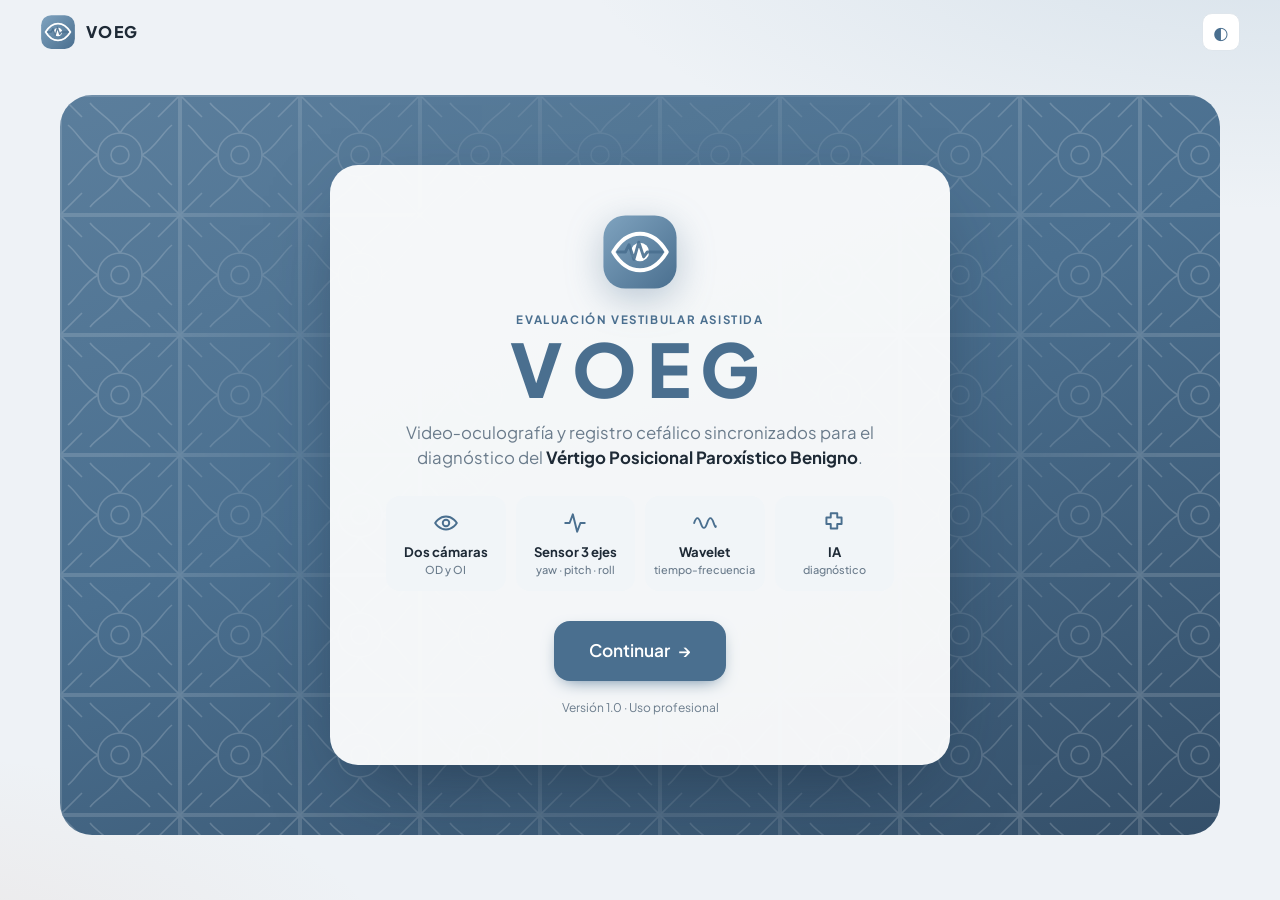
==== opcion-a-azulejo-claro/index.html @ f467ee1a "VOEG PWA: 5 pantallas, dos diseños, sincronía cámaras + sensor, wavelet e IA" ====
<!doctype html>
<html lang="es">
<head>
<meta charset="utf-8">
<meta name="viewport" content="width=device-width, initial-scale=1, viewport-fit=cover">
<title>VOEG · Azulejo Clínico</title>
<meta name="description" content="VOEG: diagnóstico asistido de VPPB con video‑oculografía, sensor cefálico, wavelet e IA.">
<meta name="theme-color" content="#4A6F8F">
<link rel="manifest" href="manifest.webmanifest">
<link rel="icon" href="../shared/icons/icon.svg" type="image/svg+xml">
<link rel="apple-touch-icon" href="../shared/icons/icon-192.png">
<link rel="preconnect" href="https://fonts.googleapis.com"><link rel="preconnect" href="https://fonts.gstatic.com" crossorigin>
<link href="https://fonts.googleapis.com/css2?family=Plus+Jakarta+Sans:wght@400;500;600;700;800&display=swap" rel="stylesheet">
<link rel="stylesheet" href="../shared/base.css">
<link rel="stylesheet" href="styles.css">
</head>
<body class="v-a">
<header class="topbar"><a class="brand" data-goto="1" href="#1"><svg class="logo" viewBox="0 0 64 64" aria-hidden="true"><defs><linearGradient id="lg" x1="0" y1="0" x2="1" y2="1"><stop offset="0" stop-color="var(--primary-2)"/><stop offset="1" stop-color="var(--primary)"/></linearGradient></defs><rect x="2" y="2" width="60" height="60" rx="18" fill="url(#lg)"/><path d="M10 32c6-10 13.5-15 22-15s16 5 22 15c-6 10-13.5 15-22 15S16 42 10 32z" fill="none" stroke="#fff" stroke-width="3.2" stroke-linejoin="round"/><circle cx="32" cy="32" r="7.5" fill="#fff"/><path d="M14 32h6l3-6 4 12 4-14 4 12 3-4h12" fill="none" stroke="var(--primary)" stroke-width="2.4" stroke-linecap="round" stroke-linejoin="round" opacity=".9"/></svg><span>VOEG</span></a><nav class="stepper" aria-label="Pasos"><button class="step" data-goto="1"><span class="num">1</span><svg viewBox="0 0 24 24" class="ico" aria-hidden="true"><path d="M3 11l9-7 9 7v9a1 1 0 0 1-1 1h-5v-6H9v6H4a1 1 0 0 1-1-1z" fill="none" stroke="currentColor" stroke-width="1.8" stroke-linecap="round" stroke-linejoin="round"/></svg><span class="lbl">Inicio</span></button><button class="step" data-goto="2"><span class="num">2</span><svg viewBox="0 0 24 24" class="ico" aria-hidden="true"><path d="M12 12a4 4 0 1 0 0-8 4 4 0 0 0 0 8zm-7 9a7 7 0 0 1 14 0" fill="none" stroke="currentColor" stroke-width="1.8" stroke-linecap="round" stroke-linejoin="round"/></svg><span class="lbl">Paciente</span></button><button class="step" data-goto="3"><span class="num">3</span><svg viewBox="0 0 24 24" class="ico" aria-hidden="true"><path d="M2 12s3.5-6 10-6 10 6 10 6-3.5 6-10 6S2 12 2 12zm10 3a3 3 0 1 0 0-6 3 3 0 0 0 0 6z" fill="none" stroke="currentColor" stroke-width="1.8" stroke-linecap="round" stroke-linejoin="round"/></svg><span class="lbl">Adquisición</span></button><button class="step" data-goto="4"><span class="num">4</span><svg viewBox="0 0 24 24" class="ico" aria-hidden="true"><path d="M2 12c2-6 4-6 6 0s4 6 6 0 4-6 6 0 2 3 2 3" fill="none" stroke="currentColor" stroke-width="1.8" stroke-linecap="round" stroke-linejoin="round"/></svg><span class="lbl">Wavelet</span></button><button class="step" data-goto="5"><span class="num">5</span><svg viewBox="0 0 24 24" class="ico" aria-hidden="true"><path d="M9 3h6v4h4v6h-4v4H9v-4H5V7h4z" fill="none" stroke="currentColor" stroke-width="1.8" stroke-linecap="round" stroke-linejoin="round"/></svg><span class="lbl">Diagnóstico</span></button><div class="progress"><i></i></div></nav><button class="icon-btn" id="btnTema" title="Contraste">◐</button></header><main class="main">

<section class="screen" id="s1">
  <div class="hero">
    <div class="tiles" aria-hidden="true"></div>
    <div class="hero-card">
      <svg class="logo" viewBox="0 0 64 64" aria-hidden="true"><defs><linearGradient id="lg" x1="0" y1="0" x2="1" y2="1"><stop offset="0" stop-color="var(--primary-2)"/><stop offset="1" stop-color="var(--primary)"/></linearGradient></defs><rect x="2" y="2" width="60" height="60" rx="18" fill="url(#lg)"/><path d="M10 32c6-10 13.5-15 22-15s16 5 22 15c-6 10-13.5 15-22 15S16 42 10 32z" fill="none" stroke="#fff" stroke-width="3.2" stroke-linejoin="round"/><circle cx="32" cy="32" r="7.5" fill="#fff"/><path d="M14 32h6l3-6 4 12 4-14 4 12 3-4h12" fill="none" stroke="var(--primary)" stroke-width="2.4" stroke-linecap="round" stroke-linejoin="round" opacity=".9"/></svg>
      <p class="eyebrow">Evaluación vestibular asistida</p>
      <h1>VOEG</h1>
      <p class="tagline">Video‑oculografía y registro cefálico sincronizados para el diagnóstico del <b>Vértigo Posicional Paroxístico Benigno</b>.</p>
      <ul class="features"><li><svg viewBox="0 0 24 24" class="ico" aria-hidden="true"><path d="M2 12s3.5-6 10-6 10 6 10 6-3.5 6-10 6S2 12 2 12zm10 3a3 3 0 1 0 0-6 3 3 0 0 0 0 6z" fill="none" stroke="currentColor" stroke-width="1.8" stroke-linecap="round" stroke-linejoin="round"/></svg><span>Dos cámaras<br><small>OD y OI</small></span></li><li><svg viewBox="0 0 24 24" class="ico" aria-hidden="true"><path d="M3 12h4l3-8 4 16 3-8h4" fill="none" stroke="currentColor" stroke-width="1.8" stroke-linecap="round" stroke-linejoin="round"/></svg><span>Sensor 3 ejes<br><small>yaw · pitch · roll</small></span></li><li><svg viewBox="0 0 24 24" class="ico" aria-hidden="true"><path d="M2 12c2-6 4-6 6 0s4 6 6 0 4-6 6 0 2 3 2 3" fill="none" stroke="currentColor" stroke-width="1.8" stroke-linecap="round" stroke-linejoin="round"/></svg><span>Wavelet<br><small>tiempo‑frecuencia</small></span></li><li><svg viewBox="0 0 24 24" class="ico" aria-hidden="true"><path d="M9 3h6v4h4v6h-4v4H9v-4H5V7h4z" fill="none" stroke="currentColor" stroke-width="1.8" stroke-linecap="round" stroke-linejoin="round"/></svg><span>IA<br><small>diagnóstico</small></span></li></ul>
      <button class="btn primary xl" id="btnContinuar">Continuar <span class="arr">→</span></button>
      <p class="fine">Versión 1.0 · Uso profesional</p>
    </div>
  </div>
</section>

<section class="screen" id="s2">
  <header class="screen-head"><div><p class="eyebrow">Paso 2 de 5</p><h2>Datos del paciente</h2><p class="lead">Registro clínico previo a la evaluación vestibular. Los campos con * son obligatorios.</p></div></header>
  <form id="patientForm" class="form" autocomplete="off" novalidate>
    <fieldset class="card"><legend><span class="n">01</span>Identificación</legend>
      <div class="grid g3">
        <label class="f"><span>Nombre(s) *</span><input name="nombre" required placeholder="Ej. María Fernanda"></label>
        <label class="f"><span>Apellidos *</span><input name="apellidos" required placeholder="Ej. López García"></label>
        <label class="f"><span>Tipo de identificación</span><select name="tipoId"><option>CURP</option><option>INE</option><option>Pasaporte</option><option>NSS</option><option>Otro</option></select></label>
        <label class="f"><span>Número de identificación *</span><input name="identificacion" required placeholder="LOGM900101MQTPRR09"></label>
        <label class="f"><span>No. de expediente</span><input name="expediente" placeholder="EXP-000123"></label>
        <label class="f"><span>Sexo *</span><select name="sexo" required><option value="">Selecciona</option><option>Femenino</option><option>Masculino</option><option>Otro</option></select></label>
        <label class="f"><span>Fecha de nacimiento *</span><input type="date" name="nacimiento" required></label>
        <label class="f"><span>Edad</span><input name="edad" readonly placeholder="Automática"></label>
        <label class="f"><span>Teléfono</span><input type="tel" name="telefono" placeholder="442 000 0000"></label>
        <label class="f"><span>Correo</span><input type="email" name="correo" placeholder="paciente@correo.com"></label>
        <label class="f span2"><span>Contacto de emergencia</span><input name="emergencia" placeholder="Nombre y teléfono"></label>
      </div>
    </fieldset>
    <fieldset class="card"><legend><span class="n">02</span>Datos del examen</legend>
      <div class="grid g3">
        <label class="f"><span>Fecha del examen *</span><input type="date" name="fechaExamen" required></label>
        <label class="f"><span>Médico responsable *</span><input name="medico" required placeholder="Dr(a). Nombre"></label>
        <label class="f"><span>Cédula profesional</span><input name="cedula" placeholder="0000000"></label>
        <label class="f span2"><span>Institución / clínica</span><input name="institucion" placeholder="Nombre del consultorio u hospital"></label>
        <label class="f"><span>Maniobra</span><select name="maniobra"><option>Dix-Hallpike</option><option>Supine Roll Test</option><option>Head Impulse</option><option>Otra</option></select></label>
        <label class="f span3"><span>Motivo de consulta</span><textarea name="motivo" rows="2" placeholder="Describe el motivo principal…"></textarea></label>
      </div>
    </fieldset>
    <fieldset class="card"><legend><span class="n">03</span>Historia clínica</legend>
      <div class="f"><span>Síntomas</span><div class="chips"><label class="chip"><input type="checkbox" name="sintomas" value="Vértigo rotatorio"><span>Vértigo rotatorio</span></label><label class="chip"><input type="checkbox" name="sintomas" value="Náusea / vómito"><span>Náusea / vómito</span></label><label class="chip"><input type="checkbox" name="sintomas" value="Desequilibrio"><span>Desequilibrio</span></label><label class="chip"><input type="checkbox" name="sintomas" value="Nistagmo"><span>Nistagmo</span></label><label class="chip"><input type="checkbox" name="sintomas" value="Cefalea"><span>Cefalea</span></label><label class="chip"><input type="checkbox" name="sintomas" value="Hipoacusia"><span>Hipoacusia</span></label><label class="chip"><input type="checkbox" name="sintomas" value="Acúfenos"><span>Acúfenos</span></label></div></div>
      <div class="grid g3">
        <label class="f"><span>Inicio de síntomas</span><input type="date" name="inicioSintomas"></label>
        <label class="f"><span>Duración de episodios</span><select name="duracion"><option value="">Selecciona</option><option>Menos de 1 min</option><option>1 a 5 min</option><option>Más de 5 min</option></select></label>
        <label class="f"><span>Desencadenante</span><select name="desencadenante"><option value="">Selecciona</option><option>Al acostarse</option><option>Al girar en la cama</option><option>Al mirar hacia arriba</option><option>Al inclinarse</option><option>Espontáneo</option></select></label>
      </div>
      <div class="f"><span>Lado sospechado</span><div class="chips"><label class="chip"><input type="radio" name="ladoSospechado" value="Derecho"><span>Derecho</span></label><label class="chip"><input type="radio" name="ladoSospechado" value="Izquierdo"><span>Izquierdo</span></label><label class="chip"><input type="radio" name="ladoSospechado" value="Bilateral"><span>Bilateral</span></label><label class="chip"><input type="radio" name="ladoSospechado" value="No determinado"><span>No determinado</span></label></div></div>
      <div class="f"><span>Antecedentes</span><div class="chips"><label class="chip"><input type="checkbox" name="antecedentes" value="Traumatismo craneal"><span>Traumatismo craneal</span></label><label class="chip"><input type="checkbox" name="antecedentes" value="Migraña"><span>Migraña</span></label><label class="chip"><input type="checkbox" name="antecedentes" value="Infección de oído"><span>Infección de oído</span></label><label class="chip"><input type="checkbox" name="antecedentes" value="Cirugía de oído"><span>Cirugía de oído</span></label><label class="chip"><input type="checkbox" name="antecedentes" value="VPPB previo"><span>VPPB previo</span></label><label class="chip"><input type="checkbox" name="antecedentes" value="Osteoporosis"><span>Osteoporosis</span></label><label class="chip"><input type="checkbox" name="antecedentes" value="Diabetes"><span>Diabetes</span></label><label class="chip"><input type="checkbox" name="antecedentes" value="Hipertensión"><span>Hipertensión</span></label></div></div>
      <div class="f"><span>Contraindicaciones para maniobras</span><div class="chips"><label class="chip"><input type="checkbox" name="contraindicaciones" value="Lesión cervical"><span>Lesión cervical</span></label><label class="chip"><input type="checkbox" name="contraindicaciones" value="Insuficiencia vertebrobasilar"><span>Insuficiencia vertebrobasilar</span></label><label class="chip"><input type="checkbox" name="contraindicaciones" value="Cirugía de columna reciente"><span>Cirugía de columna reciente</span></label><label class="chip"><input type="checkbox" name="contraindicaciones" value="Ninguna"><span>Ninguna</span></label></div></div>
      <div class="grid g2">
        <label class="f"><span>Medicamentos actuales</span><input name="medicamentos" placeholder="Ej. betahistina 16 mg"></label>
        <label class="f"><span>Alergias</span><input name="alergias" placeholder="Ninguna conocida"></label>
        <label class="f span2"><span>Notas</span><textarea name="notas" rows="2" placeholder="Observaciones adicionales"></textarea></label>
      </div>
    </fieldset>
    <label class="consent card"><input type="checkbox" name="consentimiento" value="si" required><span>El paciente otorgó su <b>consentimiento informado</b> para la grabación de video ocular y el registro de movimiento cefálico con fines diagnósticos.</span></label>
    <div class="actions"><button type="button" class="btn ghost" id="btnLimpiar">Limpiar</button><button type="submit" class="btn primary">Guardar y continuar <span class="arr">→</span></button></div>
  </form>
</section>

<section class="screen" id="s3">
  <header class="screen-head"><div><p class="eyebrow">Paso 3 de 5</p><h2>Adquisición</h2><p class="lead">Conecta las cámaras OD/OI y el sensor. Al iniciar, todo arranca con el mismo reloj.</p></div><div class="pacienteMini"></div></header>
  <div class="toolbar card">
    <button class="btn primary" id="btnConectar"><svg viewBox="0 0 24 24" class="ico" aria-hidden="true"><path d="M9 7V3m6 4V3M7 7h10v4a5 5 0 0 1-10 0zm5 9v5" fill="none" stroke="currentColor" stroke-width="1.8" stroke-linecap="round" stroke-linejoin="round"/></svg> Conectar cámaras y sensor</button>
    <button class="btn ghost" id="btnDemo" title="Simula el sensor si aún no tienes el Arduino">Sensor demo</button>
    <button class="btn ghost" id="btnSwap" title="Intercambiar ojo derecho e izquierdo">OD ⇄ OI</button>
    <label class="f mini"><span>FPS</span><select id="fps"><option>30</option><option>60</option><option>120</option></select></label>
    <label class="f mini"><span>Baudios</span><select id="baud"><option>9600</option><option>57600</option><option selected>115200</option><option>230400</option></select></label>
    <div class="status"><span id="statusCams" class="pill">Cámaras sin conectar</span><span id="statusSensor" class="pill">Sensor sin conectar</span></div>
  </div>
  <div class="acq-grid">
    <article class="card cam" data-lado="od">
          <div class="cam-top"><span class="eye-tag">OD</span><div><h4>Ojo derecho</h4><div class="cam-id" id="idOD"><small>Sin cámara</small></div></div></div>
          <div class="video-wrap"><video id="videoOD" muted playsinline autoplay></video><div class="video-empty"><svg viewBox="0 0 24 24" class="ico" aria-hidden="true"><path d="M2 12s3.5-6 10-6 10 6 10 6-3.5 6-10 6S2 12 2 12zm10 3a3 3 0 1 0 0-6 3 3 0 0 0 0 6z" fill="none" stroke="currentColor" stroke-width="1.8" stroke-linecap="round" stroke-linejoin="round"/></svg><span>Conecta la cámara del ojo derecho</span></div><span class="rec-dot">REC</span></div>
          <label class="f"><span>Cámara asignada</span><select id="camOD"><option value="">— Conecta para ver cámaras —</option></select></label>
        </article>
    <article class="card cam" data-lado="oi">
          <div class="cam-top"><span class="eye-tag">OI</span><div><h4>Ojo izquierdo</h4><div class="cam-id" id="idOI"><small>Sin cámara</small></div></div></div>
          <div class="video-wrap"><video id="videoOI" muted playsinline autoplay></video><div class="video-empty"><svg viewBox="0 0 24 24" class="ico" aria-hidden="true"><path d="M2 12s3.5-6 10-6 10 6 10 6-3.5 6-10 6S2 12 2 12zm10 3a3 3 0 1 0 0-6 3 3 0 0 0 0 6z" fill="none" stroke="currentColor" stroke-width="1.8" stroke-linecap="round" stroke-linejoin="round"/></svg><span>Conecta la cámara del ojo izquierdo</span></div><span class="rec-dot">REC</span></div>
          <label class="f"><span>Cámara asignada</span><select id="camOI"><option value="">— Conecta para ver cámaras —</option></select></label>
        </article>
    <article class="card sensor">
      <div class="card-title"><h4>Sensor de posición cefálica</h4><span class="muted">grados</span></div>
      <div class="angles">
        <div class="angle yaw"><span>Yaw · giro</span><b id="yawVal">+0.0°</b></div>
        <div class="angle pitch"><span>Pitch · flexión</span><b id="pitchVal">+0.0°</b></div>
        <div class="angle roll"><span>Roll · lateral</span><b id="rollVal">+0.0°</b></div>
      </div>
      <div class="head-stage"><div id="head3d" class="head"><svg viewBox="0 0 100 120"><ellipse cx="50" cy="58" rx="34" ry="44" fill="var(--surface-2)" stroke="var(--primary)" stroke-width="2.5"/><ellipse cx="16" cy="62" rx="5" ry="10" fill="var(--surface-2)" stroke="var(--primary)" stroke-width="2.5"/><ellipse cx="84" cy="62" rx="5" ry="10" fill="var(--surface-2)" stroke="var(--primary)" stroke-width="2.5"/><circle cx="37" cy="52" r="5" fill="var(--primary)"/><circle cx="63" cy="52" r="5" fill="var(--primary)"/><path d="M50 58v12h-5" fill="none" stroke="var(--primary)" stroke-width="2.5" stroke-linecap="round"/><path d="M40 84q10 6 20 0" fill="none" stroke="var(--primary)" stroke-width="2.5" stroke-linecap="round"/></svg></div></div>
    </article>
    <article class="card chart">
      <div class="card-title"><h4>Ángulos de la cabeza · últimos 10 s</h4><div class="legend"><i class="yaw"></i>Yaw<i class="pitch"></i>Pitch<i class="roll"></i>Roll</div></div>
      <canvas id="angleChart"></canvas>
    </article>
  </div>
  <div class="recbar card">
    <div class="rec-time"><span class="dot"></span><b id="recTimer">00:00.0</b><small>t0 común · cámaras + sensor</small></div>
    <button class="btn start" id="btnIniciar" disabled><svg viewBox="0 0 24 24" class="ico" aria-hidden="true"><path d="M8 5v14l11-7z" fill="none" stroke="currentColor" stroke-width="1.8" stroke-linecap="round" stroke-linejoin="round"/></svg> Iniciar</button>
    <button class="btn stop" id="btnFinalizar" disabled><svg viewBox="0 0 24 24" class="ico" aria-hidden="true"><path d="M6 6h12v12H6z" fill="none" stroke="currentColor" stroke-width="1.8" stroke-linecap="round" stroke-linejoin="round"/></svg> Finalizar y guardar</button>
    <button class="btn ghost" id="btnASiguiente" data-goto="4">Ir a wavelet →</button>
  </div>
  <ul id="fileList" class="files"></ul>
</section>

<section class="screen" id="s4">
  <header class="screen-head"><div><p class="eyebrow">Paso 4 de 5</p><h2>Procesamiento wavelet</h2><p class="lead">Transforma la señal registrada en un escalograma tiempo‑frecuencia para el modelo de IA.</p></div><div class="pacienteMini"></div></header>
  <div class="wave-grid">
    <article class="card controls">
      <h4>Parámetros</h4>
      <label class="f"><span>Señal a analizar</span><select id="signalSel"><option value="pitch">Pitch · flexión</option><option value="yaw">Yaw · giro</option><option value="roll">Roll · lateral</option></select></label>
      <label class="f"><span>Servidor con tu código (opcional)</span><input id="servidorURL" placeholder="http://localhost:8000"><small class="hint">Vacío = modo demo en el navegador. Con URL, la app envía videos, sensor y sesión a tu código Python.</small></label>
      <button class="btn primary block" id="btnWavelet"><svg viewBox="0 0 24 24" class="ico" aria-hidden="true"><path d="M2 12c2-6 4-6 6 0s4 6 6 0 4-6 6 0 2 3 2 3" fill="none" stroke="currentColor" stroke-width="1.8" stroke-linecap="round" stroke-linejoin="round"/></svg> Procesar wavelet</button>
      <div class="or"><span>o</span></div>
      <label class="btn ghost block file">Subir imagen wavelet<input type="file" id="waveletUpload" accept="image/*" hidden></label>
    </article>
    <article class="card output">
      <div class="card-title"><h4>Escalograma</h4><span class="muted" id="waveletInfo">Sin procesar</span></div>
      <div class="scalo-wrap"><canvas id="scalogram"></canvas><img id="waveletImg" alt="Imagen wavelet"><div class="scalo-empty"><svg viewBox="0 0 24 24" class="ico" aria-hidden="true"><path d="M2 12c2-6 4-6 6 0s4 6 6 0 4-6 6 0 2 3 2 3" fill="none" stroke="currentColor" stroke-width="1.8" stroke-linecap="round" stroke-linejoin="round"/></svg><span>Aquí aparecerá la imagen wavelet</span></div></div>
      <div class="axis"><span>Tiempo →</span><span>↑ Escala (frecuencia)</span></div>
      <div class="actions"><button class="btn primary" id="btnADiag" data-goto="5" disabled>Continuar al diagnóstico →</button></div>
    </article>
  </div>
</section>

<section class="screen" id="s5">
  <header class="screen-head"><div><p class="eyebrow">Paso 5 de 5</p><h2>Diagnóstico de VPPB</h2><p class="lead">La imagen wavelet entra a tu arquitectura de IA y obtienes el resultado con su nivel de confianza.</p></div><div class="pacienteMini"></div></header>
  <div class="dx-grid">
    <article class="card dx-input">
      <div class="card-title"><h4>Entrada al modelo</h4><label class="link file">Cambiar imagen<input type="file" id="diagUpload" accept="image/*" hidden></label></div>
      <div class="dx-img"><img id="diagImg" alt=""><div class="scan"></div><span class="scalo-empty"><svg viewBox="0 0 24 24" class="ico" aria-hidden="true"><path d="M2 12c2-6 4-6 6 0s4 6 6 0 4-6 6 0 2 3 2 3" fill="none" stroke="currentColor" stroke-width="1.8" stroke-linecap="round" stroke-linejoin="round"/></svg><span>Sin imagen wavelet</span></span></div>
      <button class="btn primary block" id="btnDiagnosticar"><svg viewBox="0 0 24 24" class="ico" aria-hidden="true"><path d="M9 3h6v4h4v6h-4v4H9v-4H5V7h4z" fill="none" stroke="currentColor" stroke-width="1.8" stroke-linecap="round" stroke-linejoin="round"/></svg> Analizar con IA</button>
    </article>
    <article class="card dx-out">
      <div id="diagResult" class="dx-result"><div class="dx-wait"><svg viewBox="0 0 24 24" class="ico" aria-hidden="true"><path d="M12 8v4l3 2M12 21a9 9 0 1 1 0-18 9 9 0 0 1 0 18z" fill="none" stroke="currentColor" stroke-width="1.8" stroke-linecap="round" stroke-linejoin="round"/></svg><p>El resultado aparecerá aquí</p></div></div>
      <div class="actions"><button class="btn ghost" id="btnNueva">Nueva evaluación</button><button class="btn primary" id="btnReporte" disabled>Imprimir reporte</button></div>
    </article>
  </div>
  <p class="disclaimer">VOEG es una herramienta de apoyo. El diagnóstico final corresponde al profesional de la salud.</p>
</section>
</main>
<div id="toast" role="status" aria-live="polite"></div>
<script src="../shared/xlsx.js"></script>
<script src="../shared/plugins.js"></script>
<script src="../shared/app.js"></script>
</body>
</html>
---- shared/base.css ----
/* VOEG · base.css — componentes comunes. Cada diseño define sus variables y su layout en styles.css */
*,*::before,*::after{box-sizing:border-box}
html{-webkit-text-size-adjust:100%;scroll-behavior:smooth}
body{margin:0;font-family:var(--font);background:var(--bg);color:var(--text);line-height:1.5;min-height:100vh;-webkit-font-smoothing:antialiased}
h1,h2,h3,h4{margin:0;font-family:var(--font-display,var(--font));letter-spacing:-.01em}
button,input,select,textarea{font:inherit;color:inherit}
.ico{width:20px;height:20px;flex:none}
.muted{color:var(--muted);font-size:.85rem}

/* Pantallas */
.screen{display:none;animation:in .45s cubic-bezier(.2,.7,.2,1)}
.screen.active{display:block}
@keyframes in{from{opacity:0;transform:translateY(10px)}to{opacity:1;transform:none}}
.screen-head{display:flex;justify-content:space-between;align-items:flex-end;gap:16px;flex-wrap:wrap;margin-bottom:22px}
.screen-head h2{font-size:clamp(1.6rem,3vw,2.2rem);font-weight:700}
.eyebrow{margin:0 0 4px;text-transform:uppercase;letter-spacing:.14em;font-size:.72rem;font-weight:700;color:var(--primary)}
.lead{margin:6px 0 0;color:var(--muted);max-width:60ch}
.pacienteMini{display:flex;flex-direction:column;align-items:flex-end;padding:8px 14px;border-radius:12px;background:var(--surface);border:1px solid var(--line);font-size:.85rem}
.pacienteMini:empty{display:none}
.pacienteMini span{color:var(--muted);font-size:.78rem}

/* Tarjetas */
.card{background:var(--surface);border:1px solid var(--line);border-radius:var(--radius);padding:20px;box-shadow:var(--shadow)}
.card-title{display:flex;justify-content:space-between;align-items:center;gap:10px;margin-bottom:14px;flex-wrap:wrap}
.card h4{font-size:1rem;font-weight:700}

/* Botones */
.btn{display:inline-flex;align-items:center;justify-content:center;gap:8px;border:1px solid transparent;border-radius:var(--radius-btn);padding:11px 18px;font-weight:600;cursor:pointer;transition:transform .15s,box-shadow .2s,background .2s,opacity .2s;white-space:nowrap;text-decoration:none}
.btn:active{transform:scale(.97)}
.btn:disabled{opacity:.45;cursor:not-allowed;transform:none}
.btn.primary{background:var(--primary);color:var(--on-primary);box-shadow:0 6px 18px -8px var(--primary)}
.btn.primary:hover:not(:disabled){filter:brightness(1.08);box-shadow:0 10px 24px -8px var(--primary)}
.btn.ghost{background:transparent;border-color:var(--line-strong);color:var(--text)}
.btn.ghost:hover:not(:disabled){background:var(--surface-2)}
.btn.ghost.on{background:var(--primary-soft);border-color:var(--primary);color:var(--primary)}
.btn.xl{padding:16px 34px;font-size:1.08rem;border-radius:calc(var(--radius-btn) + 4px)}
.btn.block{width:100%}
.btn .arr{transition:transform .2s}.btn:hover .arr{transform:translateX(4px)}
.btn.start{background:var(--ok);color:#fff}
.btn.stop{background:var(--err);color:#fff}
.btn.loading{position:relative;color:transparent!important}
.btn.loading::after{content:"";position:absolute;width:18px;height:18px;border-radius:50%;border:2px solid #fff;border-right-color:transparent;animation:spin .7s linear infinite}
@keyframes spin{to{transform:rotate(360deg)}}
.link{color:var(--primary);font-weight:600;font-size:.85rem;cursor:pointer}
.file{cursor:pointer}

/* Formularios */
.form{display:grid;gap:18px}
fieldset.card{margin:0;min-width:0}
legend{font-weight:700;font-size:1rem;padding:0 6px;margin-left:-6px;display:flex;align-items:center;gap:10px;float:left;width:100%;margin-bottom:16px}
legend+*{clear:both}
legend .n{font-size:.7rem;font-family:var(--font-mono);color:var(--primary);background:var(--primary-soft);padding:3px 7px;border-radius:6px}
.grid{display:grid;gap:14px 16px}
.g2{grid-template-columns:repeat(2,minmax(0,1fr))}.g3{grid-template-columns:repeat(3,minmax(0,1fr))}
.span2{grid-column:span 2}.span3{grid-column:1/-1}
.f{display:flex;flex-direction:column;gap:6px;margin-bottom:4px}
fieldset .f{margin-bottom:14px}fieldset .grid .f{margin-bottom:0}fieldset .grid{margin-bottom:14px}
.f>span{font-size:.78rem;font-weight:600;color:var(--muted);letter-spacing:.02em}
.f.mini{flex-direction:row;align-items:center;margin:0}.f.mini select{padding:8px 10px}
input:not([type=checkbox]):not([type=radio]),select,textarea{width:100%;background:var(--input);border:1px solid var(--line);border-radius:var(--radius-input);padding:11px 13px;outline:none;transition:border .2s,box-shadow .2s}
input:focus,select:focus,textarea:focus{border-color:var(--primary);box-shadow:0 0 0 4px var(--primary-soft)}
input[readonly]{opacity:.75}
textarea{resize:vertical}
.hint{color:var(--muted);font-size:.75rem}
.chips{display:flex;flex-wrap:wrap;gap:8px}
.chip{position:relative;cursor:pointer}
.chip input{position:absolute;opacity:0;pointer-events:none}
.chip span{display:inline-block;padding:7px 13px;border-radius:999px;border:1px solid var(--line-strong);font-size:.85rem;transition:all .15s;user-select:none}
.chip:hover span{border-color:var(--primary)}
.chip input:checked+span{background:var(--primary);border-color:var(--primary);color:var(--on-primary)}
.chip input:focus-visible+span{box-shadow:0 0 0 3px var(--primary-soft)}
.consent{display:flex;gap:12px;align-items:flex-start;cursor:pointer;font-size:.92rem}
.consent input{width:20px;height:20px;accent-color:var(--primary);margin-top:2px;flex:none}
.actions{display:flex;justify-content:flex-end;gap:10px;flex-wrap:wrap;margin-top:6px}

/* Adquisición */
.toolbar{display:flex;flex-wrap:wrap;align-items:center;gap:10px;margin-bottom:18px;padding:14px}
.status{display:flex;gap:8px;margin-left:auto;flex-wrap:wrap}
.pill{display:inline-flex;align-items:center;gap:6px;font-size:.78rem;padding:5px 11px;border-radius:999px;background:var(--surface-2);color:var(--muted);border:1px solid var(--line)}
.pill::before{content:"";width:7px;height:7px;border-radius:50%;background:var(--muted)}
.pill[data-ok="1"]{color:var(--ok);border-color:color-mix(in srgb,var(--ok) 40%,transparent)}.pill[data-ok="1"]::before{background:var(--ok);box-shadow:0 0 0 3px color-mix(in srgb,var(--ok) 25%,transparent)}
.pill[data-ok="0"]{color:var(--err)}.pill[data-ok="0"]::before{background:var(--err)}
.pill.live::before{display:none}
.acq-grid{display:grid;grid-template-columns:repeat(2,minmax(0,1fr));gap:18px}
.cam-top{display:flex;gap:12px;align-items:center;margin-bottom:12px}
.eye-tag{font-family:var(--font-mono);font-weight:700;font-size:.8rem;width:44px;height:44px;display:grid;place-items:center;border-radius:12px;background:var(--primary-soft);color:var(--primary);flex:none}
.cam[data-lado=oi] .eye-tag{background:var(--accent-soft);color:var(--accent)}
.cam-id{display:flex;gap:8px;align-items:center;flex-wrap:wrap;font-size:.8rem;color:var(--muted)}
.cam-id b{color:var(--text);font-weight:600;max-width:180px;overflow:hidden;text-overflow:ellipsis;white-space:nowrap}
.cam-id code{font-family:var(--font-mono);font-size:.72rem;background:var(--surface-2);padding:2px 6px;border-radius:5px}
.video-wrap{position:relative;aspect-ratio:4/3;border-radius:calc(var(--radius) - 6px);overflow:hidden;background:var(--video-bg);margin-bottom:12px}
.video-wrap video{width:100%;height:100%;object-fit:cover;display:block}
.video-empty{position:absolute;inset:0;display:flex;flex-direction:column;align-items:center;justify-content:center;gap:8px;color:var(--video-muted);font-size:.85rem}
.video-empty .ico{width:42px;height:42px;opacity:.6}
.cam.on .video-empty{display:none}
.rec-dot{position:absolute;top:10px;left:10px;background:var(--err);color:#fff;font-size:.68rem;font-weight:700;padding:3px 8px;border-radius:6px;letter-spacing:.08em;display:none}
.recording .cam.on .rec-dot{display:block;animation:blink 1s infinite}
@keyframes blink{50%{opacity:.35}}
.angles{display:grid;grid-template-columns:repeat(3,1fr);gap:10px}
.angle{padding:12px;border-radius:12px;background:var(--surface-2);border-left:4px solid var(--c)}
.angle.yaw{--c:var(--c-yaw)}.angle.pitch{--c:var(--c-pitch)}.angle.roll{--c:var(--c-roll)}
.angle span{display:block;font-size:.72rem;color:var(--muted);font-weight:600}
.angle b{font-family:var(--font-mono);font-size:1.45rem;font-variant-numeric:tabular-nums;color:var(--c)}
.head-stage{perspective:600px;display:grid;place-items:center;height:170px;margin-top:10px}
.head{width:120px;transition:transform .08s linear;transform-style:preserve-3d}
.chart canvas{width:100%;height:230px;display:block}
.legend{display:flex;align-items:center;gap:6px;font-size:.78rem;color:var(--muted)}
.legend i{width:14px;height:3px;border-radius:2px;margin-left:8px}
.legend i.yaw{background:var(--c-yaw)}.legend i.pitch{background:var(--c-pitch)}.legend i.roll{background:var(--c-roll)}
.recbar{display:flex;align-items:center;gap:12px;flex-wrap:wrap;margin-top:18px;position:sticky;bottom:14px;z-index:5}
.rec-time{display:flex;align-items:center;gap:10px;margin-right:auto}
.rec-time b{font-family:var(--font-mono);font-size:1.5rem;font-variant-numeric:tabular-nums}
.rec-time small{color:var(--muted)}
.rec-time .dot{width:12px;height:12px;border-radius:50%;background:var(--line-strong)}
.recording .rec-time .dot{background:var(--err);animation:blink 1s infinite}
.files{list-style:none;padding:0;margin:14px 0 0;display:grid;gap:6px}
.files li{display:flex;justify-content:space-between;padding:10px 14px;border-radius:10px;background:var(--surface);border:1px solid var(--line);font-size:.85rem;font-family:var(--font-mono)}
.files em{color:var(--muted);font-style:normal}

/* Wavelet */
.wave-grid{display:grid;grid-template-columns:320px 1fr;gap:18px;align-items:start}
.controls{display:flex;flex-direction:column;gap:12px}
.or{display:flex;align-items:center;gap:10px;color:var(--muted);font-size:.8rem}.or::before,.or::after{content:"";flex:1;height:1px;background:var(--line)}
.scalo-wrap{position:relative;border-radius:calc(var(--radius) - 6px);overflow:hidden;background:var(--video-bg);min-height:280px}
.scalo-wrap canvas,.scalo-wrap img{width:100%;height:300px;object-fit:fill;display:none;position:relative;z-index:1}
.scalo-empty{position:absolute;inset:0;display:flex;flex-direction:column;align-items:center;justify-content:center;gap:8px;color:var(--video-muted);font-size:.85rem}
.scalo-empty .ico{width:42px;height:42px;opacity:.6}
.axis{display:flex;justify-content:space-between;font-size:.75rem;color:var(--muted);margin:8px 2px 4px}

/* Diagnóstico */
.dx-grid{display:grid;grid-template-columns:minmax(0,1fr) minmax(0,1.15fr);gap:18px;align-items:start}
.dx-img{position:relative;border-radius:calc(var(--radius) - 6px);overflow:hidden;background:var(--video-bg);aspect-ratio:16/10;margin-bottom:14px}
.dx-img img{width:100%;height:100%;object-fit:fill;display:none;position:relative;z-index:1}
.dx-img.has-img img{display:block}.dx-img.has-img .scalo-empty{display:none}
.scan{position:absolute;left:0;right:0;height:30%;top:-30%;z-index:2;background:linear-gradient(transparent,color-mix(in srgb,var(--accent) 45%,transparent),transparent);display:none}
.analizando .scan{display:block;animation:scan 1.2s ease-in-out infinite}
@keyframes scan{to{top:100%}}
.dx-result{min-height:300px;display:grid;grid-template-columns:1fr auto;gap:18px;align-content:start}
.dx-wait{grid-column:1/-1;display:flex;flex-direction:column;align-items:center;justify-content:center;color:var(--muted);min-height:280px}
.dx-wait .ico{width:46px;height:46px;opacity:.5}
.demo-tag{grid-column:1/-1;justify-self:start;font-size:.7rem;font-weight:700;letter-spacing:.08em;padding:5px 10px;border-radius:6px;background:var(--warn-soft);color:var(--warn)}
.dx-label{font-size:.75rem;color:var(--muted);text-transform:uppercase;letter-spacing:.12em;font-weight:700}
.dx-head h3{font-size:1.55rem;margin:4px 0 10px;line-height:1.2}
.dx-meta{display:flex;flex-wrap:wrap;gap:8px}.dx-meta span{font-size:.8rem;padding:4px 10px;border-radius:8px;background:var(--surface-2)}
.dx-ring{--p:0;width:112px;height:112px;border-radius:50%;display:grid;place-items:center;background:conic-gradient(var(--primary) calc(var(--p)*1%),var(--surface-2) 0);position:relative}
.dx-ring::before{content:"";position:absolute;inset:10px;border-radius:50%;background:var(--surface)}
.dx-ring span{position:relative;font-family:var(--font-mono);font-weight:700;font-size:1.3rem}
.dx-bars{grid-column:1/-1;list-style:none;margin:0;padding:0;display:grid;gap:10px}
.dx-bars li{display:grid;grid-template-columns:minmax(0,1.6fr) minmax(0,2fr) 44px;align-items:center;gap:10px;font-size:.85rem}
.dx-bars i{height:8px;border-radius:5px;background:var(--surface-2);position:relative;overflow:hidden}
.dx-bars i::after{content:"";position:absolute;inset:0;width:var(--w);background:linear-gradient(90deg,var(--primary-2),var(--primary));border-radius:5px;animation:grow .9s cubic-bezier(.2,.7,.2,1)}
@keyframes grow{from{width:0}}
.dx-bars b{text-align:right;font-family:var(--font-mono);font-size:.8rem}
.dx-note{grid-column:1/-1;font-size:.82rem;color:var(--muted);margin:0;padding:12px;border-radius:10px;background:var(--surface-2)}
.disclaimer{text-align:center;color:var(--muted);font-size:.78rem;margin-top:22px}

/* Toast */
#toast{position:fixed;left:50%;bottom:24px;transform:translate(-50%,30px);opacity:0;pointer-events:none;z-index:100;background:var(--toast-bg);color:var(--toast-text);padding:12px 18px;border-radius:12px;font-size:.9rem;box-shadow:0 12px 30px -10px rgba(0,0,0,.4);transition:all .3s;max-width:90vw;border-left:4px solid var(--primary-2)}
#toast.show{opacity:1;transform:translate(-50%,0)}
#toast[data-tipo=ok]{border-left-color:var(--ok)}#toast[data-tipo=warn]{border-left-color:var(--warn)}#toast[data-tipo=err]{border-left-color:var(--err)}

@media (max-width:980px){.acq-grid,.wave-grid,.dx-grid{grid-template-columns:1fr}.g3{grid-template-columns:repeat(2,minmax(0,1fr))}}
@media (max-width:600px){.g3,.g2{grid-template-columns:1fr}.span2{grid-column:auto}.angles{grid-template-columns:1fr 1fr 1fr}.angle b{font-size:1.1rem}.status{margin-left:0}.pacienteMini{align-items:flex-start}.recbar{position:static}.recbar .btn{flex:1 1 40%}.rec-time{width:100%}}
@media print{.rail,.topbar,.toolbar,.recbar,.actions{display:none!important}}
@media (prefers-reduced-motion:reduce){*{animation:none!important;transition:none!important}}
---- opcion-a-azulejo-claro/styles.css ----
/* =========================================================
   VOEG · Opción A — "Azulejo Clínico"
   Claro, limpio, inspirado en el azulejo de talavera en gris azulado.
   Paleta: gris azulejo #4A6F8F · niebla #7FA3BF · porcelana #F2F5F8
           terracota suave #C9845E · salvia #6FA596 · tinta #1E2A36
   ========================================================= */
:root{
  --font:"Plus Jakarta Sans",system-ui,-apple-system,"Segoe UI",sans-serif;
  --font-mono:ui-monospace,"SF Mono","JetBrains Mono",Menlo,monospace;
  --bg:#EEF2F6; --surface:#FFFFFF; --surface-2:#F1F5F8; --input:#F8FAFC;
  --text:#1E2A36; --muted:#6B7C8C; --line:#DFE6EC; --line-strong:#C7D3DD;
  --primary:#4A6F8F; --primary-2:#7FA3BF; --primary-soft:rgba(74,111,143,.12); --on-primary:#fff;
  --accent:#C9845E; --accent-soft:rgba(201,132,94,.14);
  --ok:#4E9C84; --warn:#C98A2E; --warn-soft:#FBEFD9; --err:#C2574E;
  --c-yaw:#3E6E96; --c-pitch:#C9845E; --c-roll:#5FA38F; --grid:rgba(74,111,143,.14);
  --cm-0:#1B2B3D; --cm-1:#36597A; --cm-2:#6F98BA; --cm-3:#C3D8E6; --cm-4:#F3E3CF;
  --video-bg:#24313D; --video-muted:#93A6B6;
  --toast-bg:#1E2A36; --toast-text:#F1F5F8;
  --radius:20px; --radius-btn:12px; --radius-input:11px;
  --shadow:0 1px 2px rgba(30,42,54,.04),0 8px 24px -12px rgba(30,42,54,.12);
}
html.alt{--bg:#E3E9EF;--line:#C7D3DD;--muted:#4F5F6E;--primary:#36597A}

/* Fondo con patrón de azulejo */
body{background:
  radial-gradient(1200px 500px at 100% -10%,rgba(127,163,191,.22),transparent 60%),
  radial-gradient(900px 400px at -10% 110%,rgba(201,132,94,.10),transparent 60%),var(--bg)}

/* Barra superior + stepper horizontal */
.topbar{position:sticky;top:0;z-index:20;display:flex;align-items:center;gap:20px;padding:12px clamp(16px,4vw,40px);background:rgba(255,255,255,.78);backdrop-filter:blur(14px);border-bottom:1px solid var(--line)}
.brand{display:flex;align-items:center;gap:10px;text-decoration:none;color:var(--text);font-weight:800;letter-spacing:.08em}
.brand .logo{width:36px;height:36px}
.stepper{position:relative;display:flex;flex:1;justify-content:center;gap:clamp(4px,2vw,28px)}
.step{position:relative;z-index:1;display:flex;align-items:center;gap:8px;background:none;border:0;cursor:pointer;color:var(--muted);font-weight:600;font-size:.88rem;padding:6px 10px;border-radius:999px}
.step .ico{display:none}
.step .num{width:28px;height:28px;border-radius:50%;display:grid;place-items:center;font-size:.8rem;background:var(--surface);border:1.5px solid var(--line-strong);transition:all .25s}
.step.done .num{background:var(--primary-2);border-color:var(--primary-2);color:#fff}
.step.active{color:var(--primary)}
.step.active .num{background:var(--primary);border-color:var(--primary);color:#fff;box-shadow:0 0 0 5px var(--primary-soft)}
.step:hover{color:var(--primary)}
.progress{display:none}
.icon-btn{width:38px;height:38px;border-radius:10px;border:1px solid var(--line);background:var(--surface);cursor:pointer;font-size:1.1rem;color:var(--primary)}
.main{max-width:1240px;margin:0 auto;padding:30px clamp(16px,4vw,40px) 60px}

/* Pantalla 1 */
html[data-step="1"] .topbar{background:transparent;border-color:transparent;backdrop-filter:none}
html[data-step="1"] .stepper{visibility:hidden}
#s1 .hero{position:relative;min-height:calc(100vh - 160px);display:grid;place-items:center;border-radius:32px;overflow:hidden;
  background:linear-gradient(160deg,#5B7E9C 0%,#4A6F8F 45%,#344F69 100%)}
.tiles{position:absolute;inset:0;opacity:.18;
  background-image:url("data:image/svg+xml,%3Csvg xmlns='http://www.w3.org/2000/svg' width='120' height='120' viewBox='0 0 120 120'%3E%3Cg fill='none' stroke='%23fff' stroke-width='1.6'%3E%3Crect x='1' y='1' width='118' height='118'/%3E%3Ccircle cx='60' cy='60' r='22'/%3E%3Ccircle cx='60' cy='60' r='9'/%3E%3Cpath d='M60 38c8-14 22-20 30-30M60 38c-8-14-22-20-30-30M60 82c8 14 22 20 30 30M60 82c-8 14-22 20-30 30M38 60c-14-8-20-22-30-30M38 60c-14 8-20 22-30 30M82 60c14-8 20-22 30-30M82 60c14 8 20 22 30 30'/%3E%3Cpath d='M0 0l22 22M120 0L98 22M0 120l22-22M120 120L98 98'/%3E%3C/g%3E%3C/svg%3E");
  background-size:120px 120px;mask-image:radial-gradient(circle at 50% 45%,transparent 18%,#000 75%)}
.hero-card{position:relative;text-align:center;max-width:620px;padding:48px clamp(24px,5vw,56px);margin:24px;border-radius:28px;background:rgba(255,255,255,.94);box-shadow:0 30px 80px -30px rgba(18,32,48,.6)}
.hero-card .logo{width:78px;height:78px;margin-bottom:14px;filter:drop-shadow(0 10px 18px rgba(74,111,143,.35))}
.hero-card h1{font-size:clamp(3rem,8vw,4.6rem);font-weight:800;letter-spacing:.14em;color:var(--primary);line-height:1}
.tagline{color:var(--muted);font-size:1.05rem;margin:14px auto 26px;max-width:46ch}
.tagline b{color:var(--text)}
.features{list-style:none;padding:0;margin:0 0 30px;display:grid;grid-template-columns:repeat(4,1fr);gap:10px}
.features li{display:flex;flex-direction:column;align-items:center;gap:8px;padding:14px 6px;border-radius:14px;background:var(--surface-2);font-size:.82rem;font-weight:700;line-height:1.25}
.features li small{font-weight:500;color:var(--muted)}
.features .ico{width:26px;height:26px;color:var(--primary)}
.fine{margin:18px 0 0;font-size:.75rem;color:var(--muted)}

/* Ajustes de tarjetas */
.card{backdrop-filter:blur(4px)}
.toolbar{background:linear-gradient(90deg,#fff,#F5F8FB)}
.recbar{background:rgba(255,255,255,.92);backdrop-filter:blur(10px)}
.angle{background:linear-gradient(180deg,var(--surface-2),#fff)}

@media (max-width:860px){.step .lbl{display:none}.stepper{gap:6px}}
@media (max-width:600px){.features{grid-template-columns:repeat(2,1fr)}.brand span{display:none}}
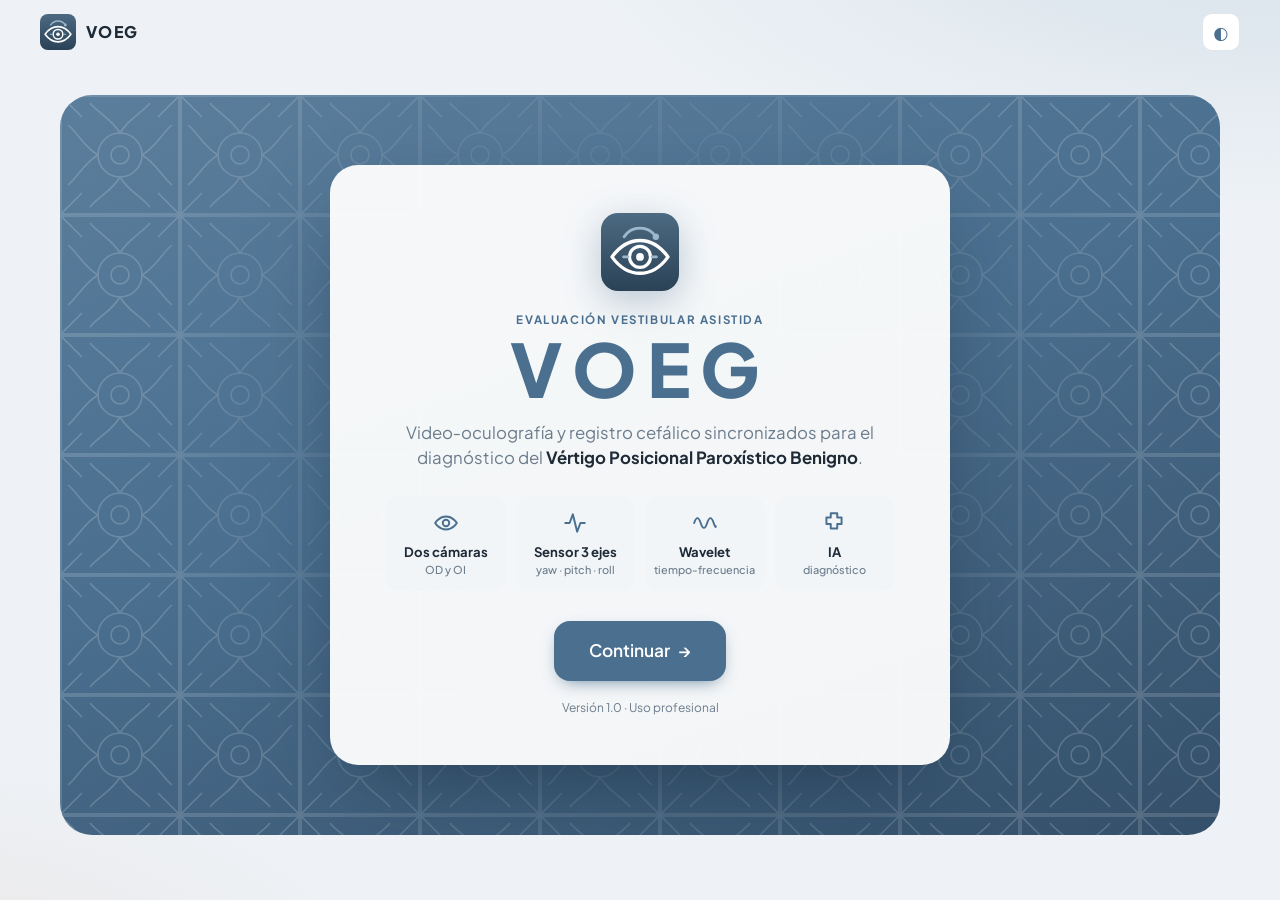
==== commit f7207a41: "Opción C · Clínico Pro (gris azulejo profesional) y nuevo logo" ====
--- a/opcion-a-azulejo-claro/index.html
+++ b/opcion-a-azulejo-claro/index.html
@@ -15,13 +15,13 @@
 <link rel="stylesheet" href="styles.css">
 </head>
 <body class="v-a">
-<header class="topbar"><a class="brand" data-goto="1" href="#1"><svg class="logo" viewBox="0 0 64 64" aria-hidden="true"><defs><linearGradient id="lg" x1="0" y1="0" x2="1" y2="1"><stop offset="0" stop-color="var(--primary-2)"/><stop offset="1" stop-color="var(--primary)"/></linearGradient></defs><rect x="2" y="2" width="60" height="60" rx="18" fill="url(#lg)"/><path d="M10 32c6-10 13.5-15 22-15s16 5 22 15c-6 10-13.5 15-22 15S16 42 10 32z" fill="none" stroke="#fff" stroke-width="3.2" stroke-linejoin="round"/><circle cx="32" cy="32" r="7.5" fill="#fff"/><path d="M14 32h6l3-6 4 12 4-14 4 12 3-4h12" fill="none" stroke="var(--primary)" stroke-width="2.4" stroke-linecap="round" stroke-linejoin="round" opacity=".9"/></svg><span>VOEG</span></a><nav class="stepper" aria-label="Pasos"><button class="step" data-goto="1"><span class="num">1</span><svg viewBox="0 0 24 24" class="ico" aria-hidden="true"><path d="M3 11l9-7 9 7v9a1 1 0 0 1-1 1h-5v-6H9v6H4a1 1 0 0 1-1-1z" fill="none" stroke="currentColor" stroke-width="1.8" stroke-linecap="round" stroke-linejoin="round"/></svg><span class="lbl">Inicio</span></button><button class="step" data-goto="2"><span class="num">2</span><svg viewBox="0 0 24 24" class="ico" aria-hidden="true"><path d="M12 12a4 4 0 1 0 0-8 4 4 0 0 0 0 8zm-7 9a7 7 0 0 1 14 0" fill="none" stroke="currentColor" stroke-width="1.8" stroke-linecap="round" stroke-linejoin="round"/></svg><span class="lbl">Paciente</span></button><button class="step" data-goto="3"><span class="num">3</span><svg viewBox="0 0 24 24" class="ico" aria-hidden="true"><path d="M2 12s3.5-6 10-6 10 6 10 6-3.5 6-10 6S2 12 2 12zm10 3a3 3 0 1 0 0-6 3 3 0 0 0 0 6z" fill="none" stroke="currentColor" stroke-width="1.8" stroke-linecap="round" stroke-linejoin="round"/></svg><span class="lbl">Adquisición</span></button><button class="step" data-goto="4"><span class="num">4</span><svg viewBox="0 0 24 24" class="ico" aria-hidden="true"><path d="M2 12c2-6 4-6 6 0s4 6 6 0 4-6 6 0 2 3 2 3" fill="none" stroke="currentColor" stroke-width="1.8" stroke-linecap="round" stroke-linejoin="round"/></svg><span class="lbl">Wavelet</span></button><button class="step" data-goto="5"><span class="num">5</span><svg viewBox="0 0 24 24" class="ico" aria-hidden="true"><path d="M9 3h6v4h4v6h-4v4H9v-4H5V7h4z" fill="none" stroke="currentColor" stroke-width="1.8" stroke-linecap="round" stroke-linejoin="round"/></svg><span class="lbl">Diagnóstico</span></button><div class="progress"><i></i></div></nav><button class="icon-btn" id="btnTema" title="Contraste">◐</button></header><main class="main">
+<header class="topbar"><a class="brand" data-goto="1" href="#1"><svg class="logo" viewBox="0 0 64 64" aria-hidden="true"><defs><linearGradient id="voegG" x1="0" y1="0" x2="0" y2="1"><stop offset="0" stop-color="var(--logo-1,#4C6A82)"/><stop offset="1" stop-color="var(--logo-2,#2B4256)"/></linearGradient></defs><rect width="64" height="64" rx="14" fill="url(#voegG)"/><path d="M19 19.5a15.5 15.5 0 0 1 26 0" fill="none" stroke="#9DB8CC" stroke-width="2.4" stroke-linecap="round"/><circle cx="45" cy="19.5" r="2.6" fill="#9DB8CC"/><path d="M9 36c6.5-9 14-13.5 23-13.5S48.5 27 55 36c-6.5 9-14 13.5-23 13.5S15.5 45 9 36z" fill="none" stroke="#fff" stroke-width="2.8" stroke-linejoin="round"/><circle cx="32" cy="36" r="8.6" fill="none" stroke="#fff" stroke-width="2.6"/><circle cx="32" cy="36" r="3.2" fill="#fff"/><path d="M18.5 36h3.6M41.9 36h3.6" stroke="#9DB8CC" stroke-width="2.2" stroke-linecap="round"/></svg><span>VOEG</span></a><nav class="stepper" aria-label="Pasos"><button class="step" data-goto="1"><span class="num">1</span><svg viewBox="0 0 24 24" class="ico" aria-hidden="true"><path d="M3 11l9-7 9 7v9a1 1 0 0 1-1 1h-5v-6H9v6H4a1 1 0 0 1-1-1z" fill="none" stroke="currentColor" stroke-width="1.8" stroke-linecap="round" stroke-linejoin="round"/></svg><span class="lbl">Inicio</span></button><button class="step" data-goto="2"><span class="num">2</span><svg viewBox="0 0 24 24" class="ico" aria-hidden="true"><path d="M12 12a4 4 0 1 0 0-8 4 4 0 0 0 0 8zm-7 9a7 7 0 0 1 14 0" fill="none" stroke="currentColor" stroke-width="1.8" stroke-linecap="round" stroke-linejoin="round"/></svg><span class="lbl">Paciente</span></button><button class="step" data-goto="3"><span class="num">3</span><svg viewBox="0 0 24 24" class="ico" aria-hidden="true"><path d="M2 12s3.5-6 10-6 10 6 10 6-3.5 6-10 6S2 12 2 12zm10 3a3 3 0 1 0 0-6 3 3 0 0 0 0 6z" fill="none" stroke="currentColor" stroke-width="1.8" stroke-linecap="round" stroke-linejoin="round"/></svg><span class="lbl">Adquisición</span></button><button class="step" data-goto="4"><span class="num">4</span><svg viewBox="0 0 24 24" class="ico" aria-hidden="true"><path d="M2 12c2-6 4-6 6 0s4 6 6 0 4-6 6 0 2 3 2 3" fill="none" stroke="currentColor" stroke-width="1.8" stroke-linecap="round" stroke-linejoin="round"/></svg><span class="lbl">Wavelet</span></button><button class="step" data-goto="5"><span class="num">5</span><svg viewBox="0 0 24 24" class="ico" aria-hidden="true"><path d="M9 3h6v4h4v6h-4v4H9v-4H5V7h4z" fill="none" stroke="currentColor" stroke-width="1.8" stroke-linecap="round" stroke-linejoin="round"/></svg><span class="lbl">Diagnóstico</span></button><div class="progress"><i></i></div></nav><button class="icon-btn" id="btnTema" title="Contraste">◐</button></header><main class="main">
 
 <section class="screen" id="s1">
   <div class="hero">
     <div class="tiles" aria-hidden="true"></div>
     <div class="hero-card">
-      <svg class="logo" viewBox="0 0 64 64" aria-hidden="true"><defs><linearGradient id="lg" x1="0" y1="0" x2="1" y2="1"><stop offset="0" stop-color="var(--primary-2)"/><stop offset="1" stop-color="var(--primary)"/></linearGradient></defs><rect x="2" y="2" width="60" height="60" rx="18" fill="url(#lg)"/><path d="M10 32c6-10 13.5-15 22-15s16 5 22 15c-6 10-13.5 15-22 15S16 42 10 32z" fill="none" stroke="#fff" stroke-width="3.2" stroke-linejoin="round"/><circle cx="32" cy="32" r="7.5" fill="#fff"/><path d="M14 32h6l3-6 4 12 4-14 4 12 3-4h12" fill="none" stroke="var(--primary)" stroke-width="2.4" stroke-linecap="round" stroke-linejoin="round" opacity=".9"/></svg>
+      <svg class="logo" viewBox="0 0 64 64" aria-hidden="true"><defs><linearGradient id="voegG" x1="0" y1="0" x2="0" y2="1"><stop offset="0" stop-color="var(--logo-1,#4C6A82)"/><stop offset="1" stop-color="var(--logo-2,#2B4256)"/></linearGradient></defs><rect width="64" height="64" rx="14" fill="url(#voegG)"/><path d="M19 19.5a15.5 15.5 0 0 1 26 0" fill="none" stroke="#9DB8CC" stroke-width="2.4" stroke-linecap="round"/><circle cx="45" cy="19.5" r="2.6" fill="#9DB8CC"/><path d="M9 36c6.5-9 14-13.5 23-13.5S48.5 27 55 36c-6.5 9-14 13.5-23 13.5S15.5 45 9 36z" fill="none" stroke="#fff" stroke-width="2.8" stroke-linejoin="round"/><circle cx="32" cy="36" r="8.6" fill="none" stroke="#fff" stroke-width="2.6"/><circle cx="32" cy="36" r="3.2" fill="#fff"/><path d="M18.5 36h3.6M41.9 36h3.6" stroke="#9DB8CC" stroke-width="2.2" stroke-linecap="round"/></svg>
       <p class="eyebrow">Evaluación vestibular asistida</p>
       <h1>VOEG</h1>
       <p class="tagline">Video‑oculografía y registro cefálico sincronizados para el diagnóstico del <b>Vértigo Posicional Paroxístico Benigno</b>.</p>
